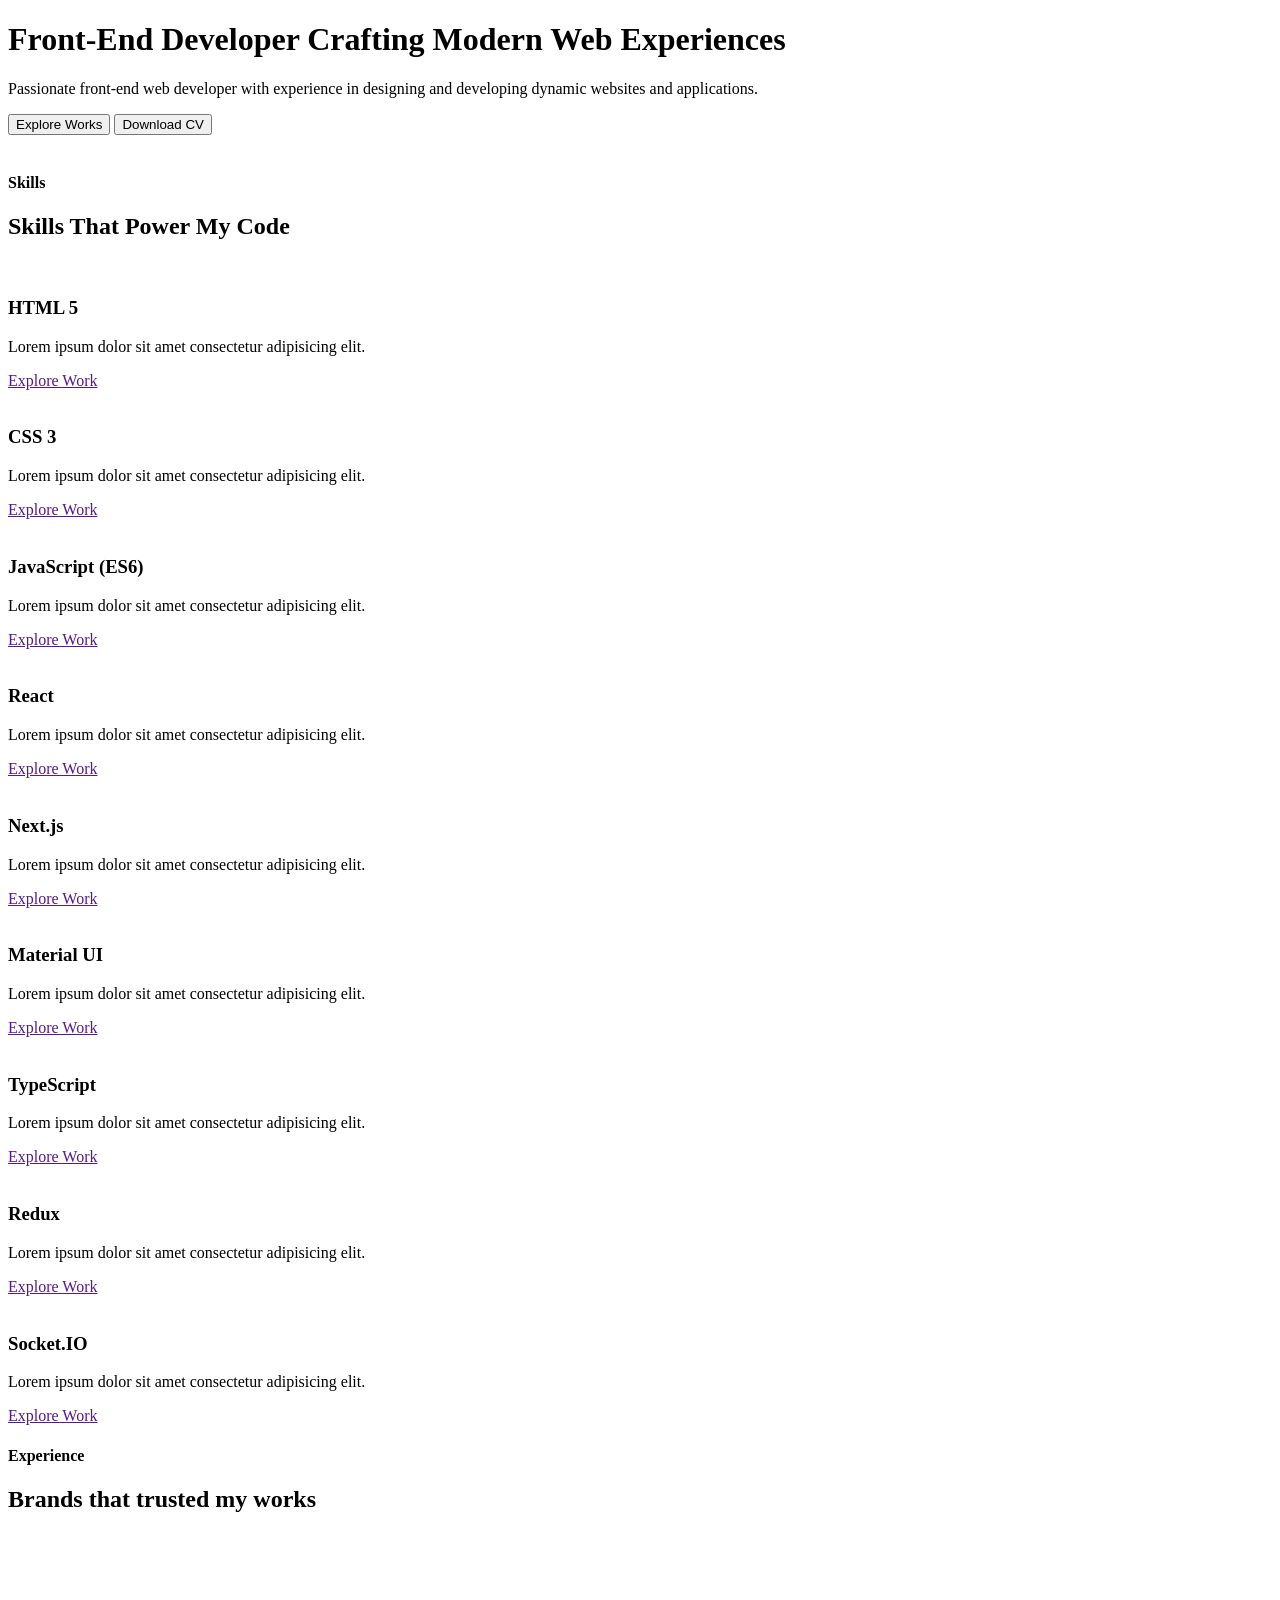
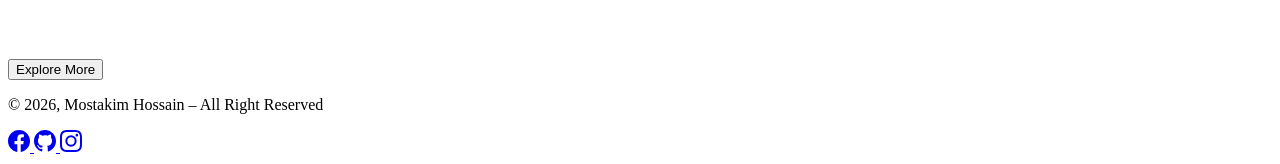
==== index.html @ bd782df1 "first commit" ====
<!DOCTYPE html>
<html lang="en">

<head>
    <meta charset="UTF-8">
    <meta name="viewport" content="width=device-width, initial-scale=1.0">
    <title>Mostakim | Home</title>
    <link rel="icon" href="https://img.icons8.com/liquid-glass/100/m.png">

    <link rel="stylesheet" href="style.css">
</head>

<body>
    <!-- hero section -->

    <div id="hero">
        <div id="hero-container" class="container">
            <div id="hero-text">
                <h1><span>Front-End Developer</span> Crafting Modern Web Experiences</h1>

                <p>Passionate front-end web developer with experience in designing and developing dynamic websites and
                    applications.</p>
                <div class="hero-btn">
                    <button class="btn">Explore Works</button>
                    <button class="btn2">Download CV</button>
                </div>
            </div>
            <div id="hero-image">
                <img src="assets/me.png" alt="">
            </div>
        </div>
    </div>

    <!-- skill section -->
    <div id="skill">
        <div id="skill container" class="container">
            <div class="heading">
                <h4>Skills</h4>
                <h2>Skills That Power My Code</h2>
            </div>
            <div class="card-box">
                <div class="card">
                    <img src="assets/html.png" alt="">
                    <h3>HTML 5</h3>
                    <p>Lorem ipsum dolor sit amet consectetur adipisicing elit.</p>
                    <a href="">Explore Work</a>
                </div>
                <div class="card">
                    <img src="assets/css.png" alt="">
                    <h3>CSS 3</h3>
                    <p>Lorem ipsum dolor sit amet consectetur adipisicing elit.</p>
                    <a href="">Explore Work</a>
                </div>
                <div class="card">
                    <img src="assets/js.png" alt="">
                    <h3>JavaScript (ES6)</h3>
                    <p>Lorem ipsum dolor sit amet consectetur adipisicing elit.</p>
                    <a href="">Explore Work</a>
                </div>

            </div>
            <div class="card-box">
                <div class="card">
                    <img src="assets/react.png" alt="">
                    <h3>React</h3>
                    <p>Lorem ipsum dolor sit amet consectetur adipisicing elit.</p>
                    <a href="">Explore Work</a>
                </div>
                <div class="card">
                    <img src="assets/next.png" alt="">
                    <h3>Next.js</h3>
                    <p>Lorem ipsum dolor sit amet consectetur adipisicing elit.</p>
                    <a href="">Explore Work</a>
                </div>
                <div class="card">
                    <img src="assets/mui.png" alt="">
                    <h3>Material UI</h3>
                    <p>Lorem ipsum dolor sit amet consectetur adipisicing elit.</p>
                    <a href="">Explore Work</a>
                </div>

            </div>
            <div class="card-box">
                <div class="card">
                    <img src="assets/typescript.png" alt="">
                    <h3>TypeScript</h3>
                    <p>Lorem ipsum dolor sit amet consectetur adipisicing elit.</p>
                    <a href="">Explore Work</a>
                </div>
                <div class="card">
                    <img src="assets/redux.png" alt="">
                    <h3>Redux</h3>
                    <p>Lorem ipsum dolor sit amet consectetur adipisicing elit.</p>
                    <a href="">Explore Work</a>
                </div>
                <div class="card">
                    <img src="assets/socket.png" alt="">
                    <h3>Socket.IO</h3>
                    <p>Lorem ipsum dolor sit amet consectetur adipisicing elit.</p>
                    <a href="">Explore Work</a>
                </div>

            </div>
        </div>
    </div>

    <!-- experience section -->
    <div id="exp">
        <div id="exp-container" class="container">
            <div class="heading">
                <h4>Experience</h4>
                <h2>Brands that trusted my works</h2>
            </div>
            <div class="comp-cards">
                <div class="brands">
                    <img src="assets/brands-1.png" alt="">
                </div>
                <div class="brands">
                    <img src="assets/brands-2.png" alt="">
                </div>
                <div class="brands">
                    <img src="assets/brands-3.png" alt="">
                </div>
                <div class="brands">
                    <img src="assets/brands-4.png" alt="">
                </div>
                <div class="brands">
                    <img src="assets/brands-5.png" alt="">
                </div>
                <div class="brands">
                    <img src="assets/brands-6.png" alt="">
                </div>
                <div class="brands">
                    <img src="assets/brands-7.png" alt="">
                </div>
            </div>
            <div class="btn-container">
                <button class="btn">Explore More</button>
            </div>
        </div>
    </div>

    <!-- footer section -->
    <footer>
        <p>© 2026, Mostakim Hossain – All Right Reserved</p>
        <div class="social-icons">
            <a href="https://www.facebook.com/hira1093" target="_blank" aria-label="Facebook">
                <svg width="22" height="22" viewBox="0 0 24 24" fill="currentColor">
                    <path
                        d="M24 12.073C24 5.404 18.627 0 12 0S0 5.404 0 12.073C0 18.1 4.388 23.094 10.125 24v-8.437H7.078v-3.49h3.047v-2.66c0-3.025 1.792-4.697 4.532-4.697 1.313 0 2.686.235 2.686.235v2.97h-1.513c-1.491 0-1.956.93-1.956 1.883v2.269h3.328l-.532 3.49h-2.796V24C19.612 23.094 24 18.1 24 12.073z" />
                </svg>
            </a>
            <a href="https://github.com/mostakimhossain3581" target="_blank" aria-label="GitHub">
                <svg width="22" height="22" viewBox="0 0 24 24" fill="currentColor">
                    <path
                        d="M12 0C5.374 0 0 5.373 0 12c0 5.302 3.438 9.8 8.207 11.387.599.111.793-.261.793-.577v-2.234c-3.338.726-4.033-1.416-4.033-1.416-.546-1.387-1.333-1.756-1.333-1.756-1.089-.745.083-.729.083-.729 1.205.084 1.839 1.237 1.839 1.237 1.07 1.834 2.807 1.304 3.492.997.107-.775.418-1.305.762-1.604-2.665-.305-5.467-1.334-5.467-5.931 0-1.311.469-2.381 1.236-3.221-.124-.303-.535-1.524.117-3.176 0 0 1.008-.322 3.301 1.23A11.509 11.509 0 0 1 12 5.803c1.02.005 2.047.138 3.006.404 2.291-1.552 3.297-1.23 3.297-1.23.653 1.653.242 2.874.118 3.176.77.84 1.235 1.911 1.235 3.221 0 4.609-2.807 5.624-5.479 5.921.43.372.823 1.102.823 2.222v3.293c0 .319.192.694.801.576C20.566 21.797 24 17.3 24 12c0-6.627-5.373-12-12-12z" />
                </svg>
            </a>
            <a href="https://www.instagram.com/_hiiiiiiira_/" target="_blank" aria-label="Instagram">
                <svg width="22" height="22" viewBox="0 0 24 24" fill="currentColor">
                    <path
                        d="M12 2.163c3.204 0 3.584.012 4.85.07 3.252.148 4.771 1.691 4.919 4.919.058 1.265.069 1.645.069 4.849 0 3.205-.012 3.584-.069 4.849-.149 3.225-1.664 4.771-4.919 4.919-1.266.058-1.644.07-4.85.07-3.204 0-3.584-.012-4.849-.07-3.26-.149-4.771-1.699-4.919-4.92-.058-1.265-.07-1.644-.07-4.849 0-3.204.013-3.583.07-4.849.149-3.227 1.664-4.771 4.919-4.919 1.266-.057 1.645-.069 4.849-.069zM12 0C8.741 0 8.333.014 7.053.072 2.695.272.273 2.69.073 7.052.014 8.333 0 8.741 0 12c0 3.259.014 3.668.072 4.948.2 4.358 2.618 6.78 6.98 6.98C8.333 23.986 8.741 24 12 24c3.259 0 3.668-.014 4.948-.072 4.354-.2 6.782-2.618 6.979-6.98.059-1.28.073-1.689.073-4.948 0-3.259-.014-3.667-.072-4.947-.196-4.354-2.617-6.78-6.979-6.98C15.668.014 15.259 0 12 0zm0 5.838a6.162 6.162 0 1 0 0 12.324 6.162 6.162 0 0 0 0-12.324zM12 16a4 4 0 1 1 0-8 4 4 0 0 1 0 8zm6.406-11.845a1.44 1.44 0 1 0 0 2.881 1.44 1.44 0 0 0 0-2.881z" />
                </svg>
            </a>
        </div>
    </footer>

</body>

</html>
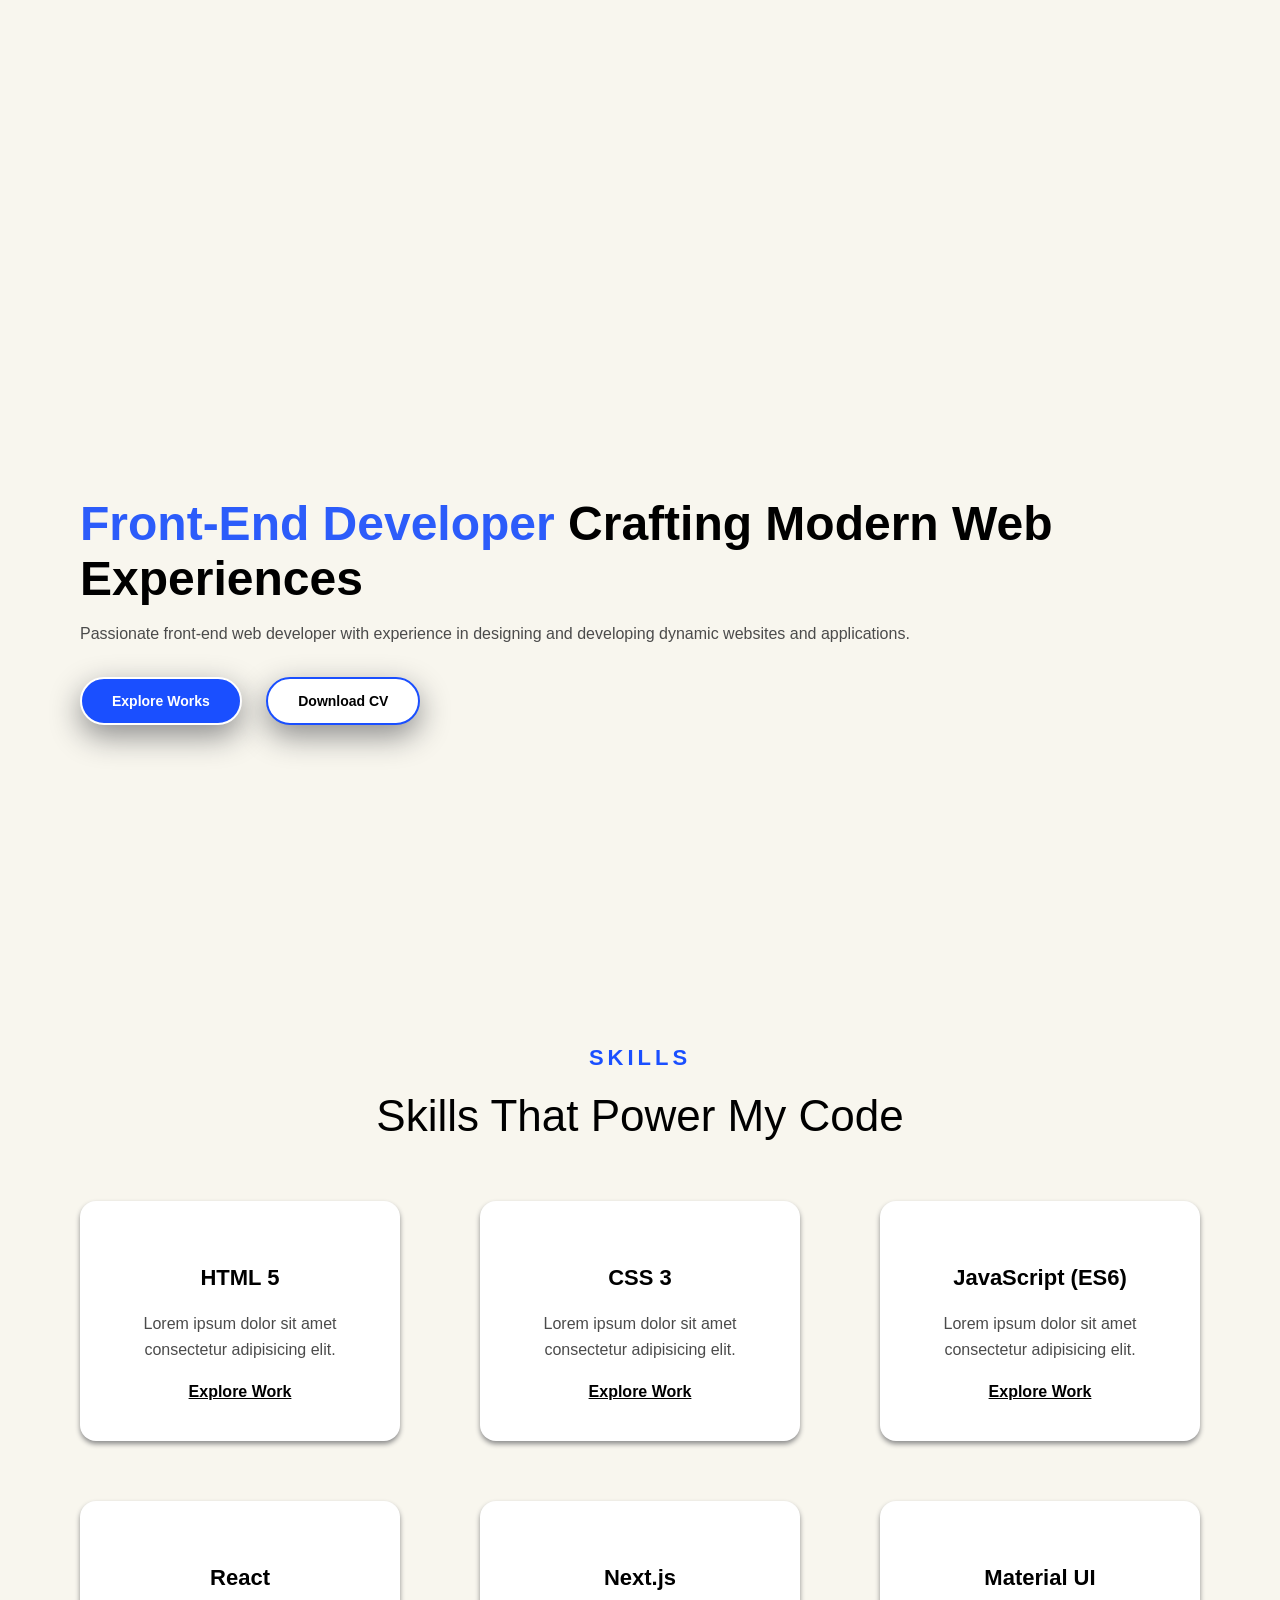
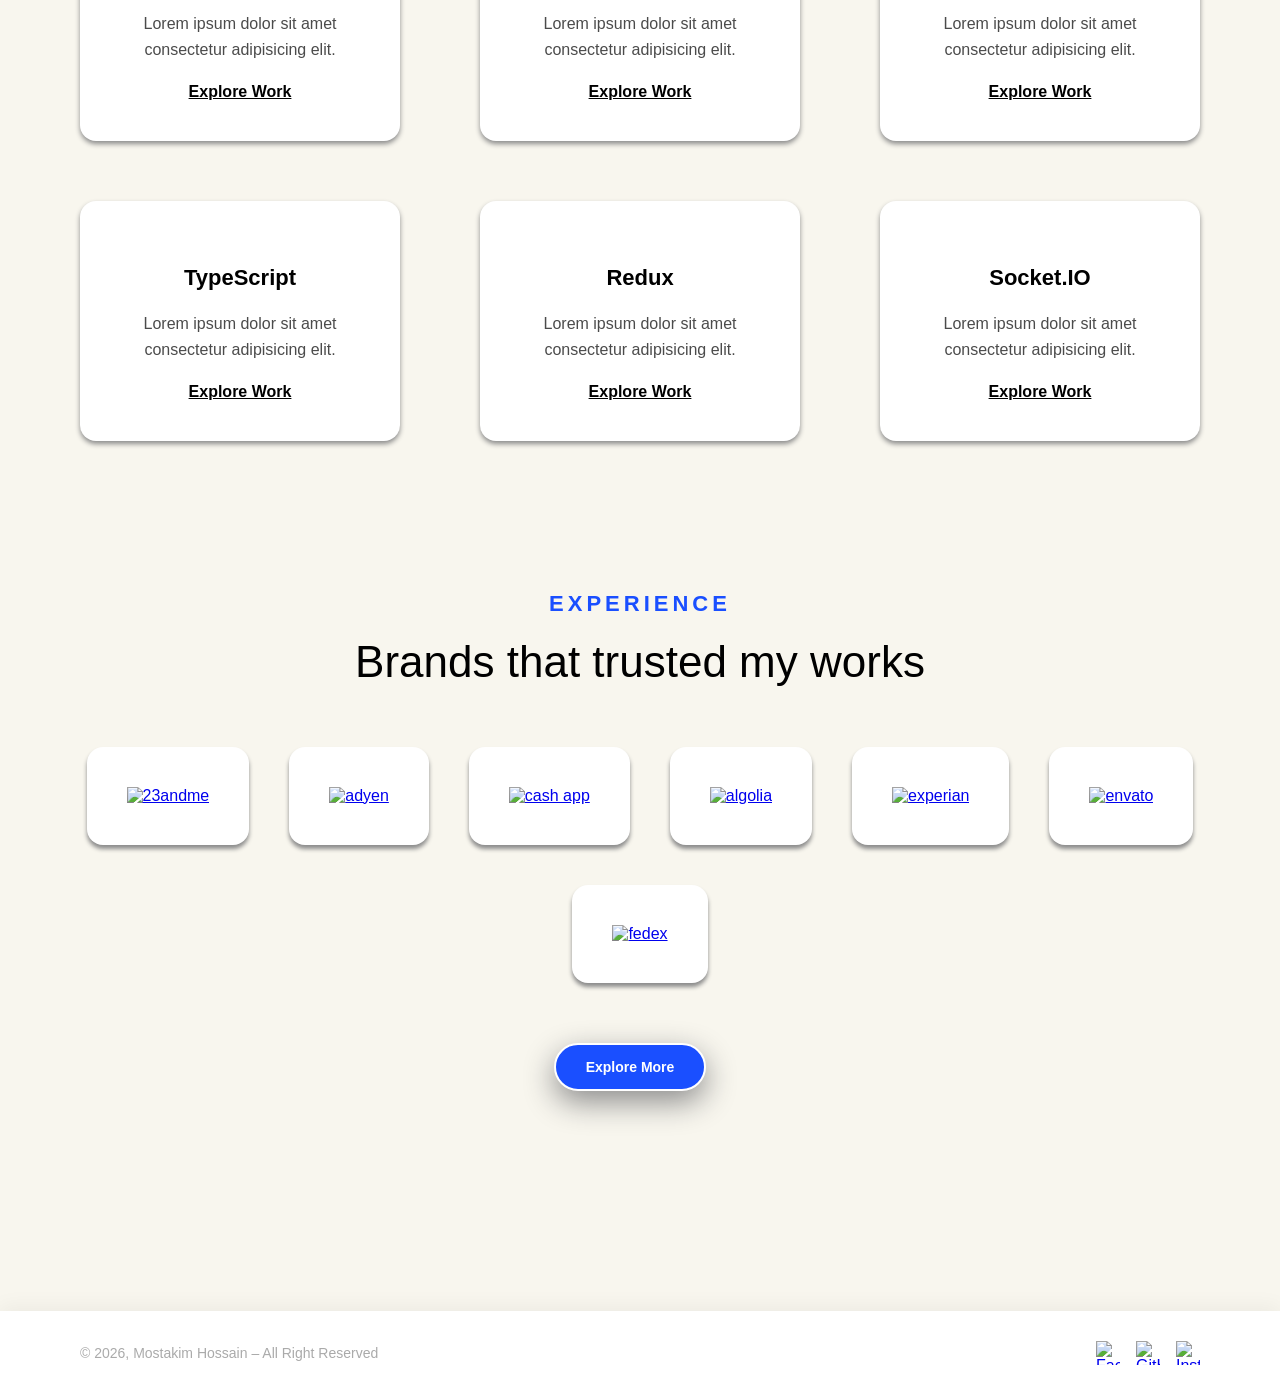
==== commit 7a7d15bd: "first commit" ====
--- a/index.html
+++ b/index.html
@@ -5,7 +5,7 @@
     <meta charset="UTF-8">
     <meta name="viewport" content="width=device-width, initial-scale=1.0">
     <title>Mostakim | Home</title>
-    <link rel="icon" href="https://img.icons8.com/liquid-glass/100/m.png">
+    <link rel="icon" href="assets/websie icon M.png">
 
     <link rel="stylesheet" href="style.css">
 </head>
@@ -112,27 +112,57 @@
                 <h2>Brands that trusted my works</h2>
             </div>
             <div class="comp-cards">
-                <div class="brands">
-                    <img src="assets/brands-1.png" alt="">
-                </div>
-                <div class="brands">
-                    <img src="assets/brands-2.png" alt="">
-                </div>
-                <div class="brands">
-                    <img src="assets/brands-3.png" alt="">
-                </div>
-                <div class="brands">
-                    <img src="assets/brands-4.png" alt="">
-                </div>
-                <div class="brands">
-                    <img src="assets/brands-5.png" alt="">
-                </div>
-                <div class="brands">
-                    <img src="assets/brands-6.png" alt="">
-                </div>
-                <div class="brands">
-                    <img src="assets/brands-7.png" alt="">
-                </div>
+                <a href="https://www.23andme.com/?srsltid=AfmBOoq5OPsmshM1Zv9H9POGUrscAlkQRJqautSvY4ipvyZm44RT63Hj"
+                    target="_blank">
+                    <div class="brands">
+
+                        <img src="assets/brands-1.png" alt="23andme">
+
+                    </div>
+                </a>
+                <a href="https://www.adyen.com/" target="_blank">
+                    <div class="brands">
+
+                        <img src="assets/brands-2.png" alt="adyen">
+
+                    </div>
+                </a>
+                <a href="https://play.google.com/store/apps/details?id=com.squareup.cash&hl=en" target="_blank">
+                    <div class="brands">
+
+                        <img src="assets/brands-3.png" alt="cash app">
+
+                    </div>
+                </a>
+                <a href="https://www.algolia.com/" target="_blank">
+                    <div class="brands">
+
+                        <img src="assets/brands-4.png" alt="algolia">
+
+                    </div>
+                </a>
+                <a href="https://www.experian.com/" target="_blank">
+                    <div class="brands">
+
+                        <img src="assets/brands-5.png" alt="experian">
+
+                    </div>
+                </a>
+                <a href="https://elements.envato.com/?srsltid=AfmBOopQHeaHXt1V6J1I0JmTtSNlZuUNoBLjtfrAPduVcAK2z_wOfQS1"
+                    target="_blank">
+                    <div class="brands">
+
+                        <img src="assets/brands-6.png" alt="envato">
+
+                    </div>
+                </a>
+                <a href="https://www.fedex.com/" target="_blank">
+                    <div class="brands">
+
+                        <img src="assets/brands-7.png" alt="fedex">
+
+                    </div>
+                </a>
             </div>
             <div class="btn-container">
                 <button class="btn">Explore More</button>
@@ -142,26 +172,19 @@
 
     <!-- footer section -->
     <footer>
-        <p>© 2026, Mostakim Hossain – All Right Reserved</p>
-        <div class="social-icons">
-            <a href="https://www.facebook.com/hira1093" target="_blank" aria-label="Facebook">
-                <svg width="22" height="22" viewBox="0 0 24 24" fill="currentColor">
-                    <path
-                        d="M24 12.073C24 5.404 18.627 0 12 0S0 5.404 0 12.073C0 18.1 4.388 23.094 10.125 24v-8.437H7.078v-3.49h3.047v-2.66c0-3.025 1.792-4.697 4.532-4.697 1.313 0 2.686.235 2.686.235v2.97h-1.513c-1.491 0-1.956.93-1.956 1.883v2.269h3.328l-.532 3.49h-2.796V24C19.612 23.094 24 18.1 24 12.073z" />
-                </svg>
-            </a>
-            <a href="https://github.com/mostakimhossain3581" target="_blank" aria-label="GitHub">
-                <svg width="22" height="22" viewBox="0 0 24 24" fill="currentColor">
-                    <path
-                        d="M12 0C5.374 0 0 5.373 0 12c0 5.302 3.438 9.8 8.207 11.387.599.111.793-.261.793-.577v-2.234c-3.338.726-4.033-1.416-4.033-1.416-.546-1.387-1.333-1.756-1.333-1.756-1.089-.745.083-.729.083-.729 1.205.084 1.839 1.237 1.839 1.237 1.07 1.834 2.807 1.304 3.492.997.107-.775.418-1.305.762-1.604-2.665-.305-5.467-1.334-5.467-5.931 0-1.311.469-2.381 1.236-3.221-.124-.303-.535-1.524.117-3.176 0 0 1.008-.322 3.301 1.23A11.509 11.509 0 0 1 12 5.803c1.02.005 2.047.138 3.006.404 2.291-1.552 3.297-1.23 3.297-1.23.653 1.653.242 2.874.118 3.176.77.84 1.235 1.911 1.235 3.221 0 4.609-2.807 5.624-5.479 5.921.43.372.823 1.102.823 2.222v3.293c0 .319.192.694.801.576C20.566 21.797 24 17.3 24 12c0-6.627-5.373-12-12-12z" />
-                </svg>
-            </a>
-            <a href="https://www.instagram.com/_hiiiiiiira_/" target="_blank" aria-label="Instagram">
-                <svg width="22" height="22" viewBox="0 0 24 24" fill="currentColor">
-                    <path
-                        d="M12 2.163c3.204 0 3.584.012 4.85.07 3.252.148 4.771 1.691 4.919 4.919.058 1.265.069 1.645.069 4.849 0 3.205-.012 3.584-.069 4.849-.149 3.225-1.664 4.771-4.919 4.919-1.266.058-1.644.07-4.85.07-3.204 0-3.584-.012-4.849-.07-3.26-.149-4.771-1.699-4.919-4.92-.058-1.265-.07-1.644-.07-4.849 0-3.204.013-3.583.07-4.849.149-3.227 1.664-4.771 4.919-4.919 1.266-.057 1.645-.069 4.849-.069zM12 0C8.741 0 8.333.014 7.053.072 2.695.272.273 2.69.073 7.052.014 8.333 0 8.741 0 12c0 3.259.014 3.668.072 4.948.2 4.358 2.618 6.78 6.98 6.98C8.333 23.986 8.741 24 12 24c3.259 0 3.668-.014 4.948-.072 4.354-.2 6.782-2.618 6.979-6.98.059-1.28.073-1.689.073-4.948 0-3.259-.014-3.667-.072-4.947-.196-4.354-2.617-6.78-6.979-6.98C15.668.014 15.259 0 12 0zm0 5.838a6.162 6.162 0 1 0 0 12.324 6.162 6.162 0 0 0 0-12.324zM12 16a4 4 0 1 1 0-8 4 4 0 0 1 0 8zm6.406-11.845a1.44 1.44 0 1 0 0 2.881 1.44 1.44 0 0 0 0-2.881z" />
-                </svg>
-            </a>
+        <div id="footer-container" class="container">
+            <p>© 2026, Mostakim Hossain – All Right Reserved</p>
+            <div class="social-icons">
+                <a href="https://www.facebook.com/hira1093" target="_blank">
+                    <img src="assets/icon-fb.png" alt="Facebook">
+                </a>
+                <a href="https://github.com/mostakimhossain3581" target="_blank">
+                    <img src="assets/icon-github.png" alt="GitHub">
+                </a>
+                <a href="https://www.instagram.com/_hiiiiiiira_/" target="_blank">
+                    <img src="assets/icon-instagram.png" alt="Instagram">
+                </a>
+            </div>
         </div>
     </footer>
 
--- a/style.css
+++ b/style.css
@@ -0,0 +1,373 @@
+* {
+    margin: 0;
+    padding: 0;
+    font-family: plus-jakarta, sans-serif;
+    box-sizing: border-box;
+}
+body{
+    background-color: #f8f6ee;
+}
+
+/* common class */
+.btn{
+    background-color: #1a4fff;
+    color: #fff;
+    padding: 14px 30px;
+    border-radius: 30px;
+    font-size: 14px;
+    font-weight: bold;
+    box-shadow: 0px 11px 31px 0px #8C8C8C;
+    cursor: pointer;
+    margin-right: 20px;
+    margin-bottom: 10px;
+    border: 2px solid white;
+    transition: all 1s;
+}
+
+.btn:hover{
+    background-color: white;
+    color: black;
+    border-color: white;
+}
+
+.btn2{
+    background-color: white;
+    padding: 14px 30px;
+    border-radius: 30px;
+    font-size: 14px;
+    font-weight: bold;
+    color: black;
+    box-shadow: 0px 11px 31px 0px #8C8C8C;
+    cursor: pointer;
+    border: 2px solid #1a4fff;
+    transition: all 1s ;
+}
+.btn2:hover{
+    background-color: #1a4fff;
+    color: white;
+    border-color: #1a4fff;
+}
+
+.container{
+    width: 87.5%;
+    margin: 0 auto;
+}
+
+.heading{
+    margin-bottom: 60px;
+    text-align: center;
+
+}
+
+.heading h4{
+    font-size: 22px;
+    text-transform: uppercase;
+    letter-spacing: 4px;
+    color: #1a4fff;
+    font-weight: bold;
+    margin-bottom: 20px;
+
+}
+.heading h2{
+    font-size: 44px;
+    font-weight: 500;
+}
+
+.card-box{
+    display: flex;
+  text-align: center;
+    justify-content: space-between;
+    gap: 30px;
+    margin-bottom: 60px;
+}
+.card{
+    background-color: #fff;
+    padding: 40px;
+    border-radius: 16px;
+    box-shadow:  0px 3px 5px #8C8C8C;
+    width: 320px;
+    transition: transform 0.3s ease, opacity 0.3s ease;
+    
+}
+.card:hover {
+    transform: scale(1.1);
+    opacity: 0.9;
+    background-color: #dedede;
+}
+.card *{
+    margin-bottom: 20px;
+}
+.card h3{
+    font-size: 22px;
+    font-weight: bold;
+}
+.card p{
+    font-size: 16px;
+    color: #4B4B4B;
+    font-weight: 500;
+    line-height: 26px;
+}
+.card a{
+    color: black;
+    font-weight: bold;
+
+}
+.brands{
+    padding: 40px;
+    background-color: white;
+    box-shadow: 0px 4px 4px #8C8C8C;
+    border-radius: 16px;
+    cursor: pointer;
+    transition: transform 0.3s ease, opacity 0.3s ease;
+}
+.brands:hover {
+    transform: scale(1.05);
+    background-color: #f6f6f6;
+}
+
+#hero{
+
+    margin-bottom: 150px;
+    padding-top: 20px;
+
+    background-image: url(./assets/Hero-bg.png);
+    background-size: 500px;
+}
+
+#hero-container{
+    display: flex;
+    align-items: flex-end;
+    justify-content: space-between;
+    gap: 40px;
+    width: 87.5%;
+    margin: 0 auto;
+    padding-right: 20px;
+    height: 97.2vh;
+
+
+}
+
+#hero-text{
+    padding-bottom: 160px;
+}
+
+#hero-text h1{
+    font-size: 48px;
+    padding-bottom: 15px;
+
+}
+
+#hero-text h1 span{
+    color: #2c5cfa;
+
+}
+#hero-text p{
+    font-size: 16px;
+    color: #4B4B4B;
+    font-weight: 500;
+    line-height: 26px;
+    margin-bottom: 30px;
+}
+
+#hero-image img{
+    width: 500px;
+    vertical-align: middle;
+}
+
+#skill, #exp{
+    margin-bottom: 150px;
+}
+.comp-cards{
+    display: flex;
+
+    justify-content: center;
+    gap: 40px;
+    flex-wrap: wrap;
+    
+}
+
+.btn-container{
+    text-align: center;
+    padding: 60px 0;
+}
+footer {
+    background: #ffffff;
+    padding: 30px 0;
+    box-shadow: 0px -4px 20px rgba(0, 0, 0, 0.05);
+}
+
+#footer-container {
+    display: flex;
+    align-items: center;
+    justify-content: space-between;
+}
+
+footer p {
+    color: #aaaaaa;
+    font-size: 14px;
+    margin: 0;
+}
+
+.social-icons {
+    display: flex;
+    gap: 16px;
+    align-items: center;
+}
+
+.social-icons a {
+    display: inline-flex;
+    align-items: center;
+    justify-content: center;
+    transition: transform 0.3s ease;
+}
+
+.social-icons a:hover {
+    transform: scale(1.2);
+}
+
+.social-icons img {
+    width: 24px;
+    height: 24px;
+}
+
+/* responsive section */
+
+html, body {
+    overflow-x: hidden;
+}
+
+/* laptops or Medium Screens */
+@media (max-width: 1024px) {
+    .container {
+        width: 90%;
+    }
+
+    #hero {
+        margin-bottom: 80px;
+        background-size: 400px;
+        background-position: center 20px;
+    }
+
+    #hero-container {
+        height: auto;
+        padding-top: 60px;
+        padding-bottom: 40px;
+        flex-direction: column;
+        align-items: center;
+        justify-content: center;
+        text-align: center;
+        gap: 40px;
+    }
+
+    #hero-text {
+        padding-bottom: 0;
+        width: 100%;
+    }
+
+    .hero-btn {
+        display: flex;
+        justify-content: center;
+        flex-wrap: wrap;
+        gap: 12px;
+    }
+
+    .hero-btn .btn, 
+    .hero-btn .btn2 {
+        margin-right: 0;
+        margin-bottom: 0;
+    }
+
+    #hero-image {
+        display: flex;
+        justify-content: center;
+        width: 100%;
+    }
+
+    #hero-image img {
+        width: 100%;
+        max-width: 420px;
+        height: auto;
+    }
+
+    #skill, #exp {
+        margin-bottom: 80px;
+    }
+
+    .heading {
+        margin-bottom: 40px;
+    }
+
+    .heading h2 {
+        font-size: 36px;
+    }
+
+    .card-box {
+        flex-wrap: wrap;
+        justify-content: center;
+        gap: 20px;
+        margin-bottom: 40px;
+    }
+
+    .card {
+        width: calc(50% - 10px);
+        min-width: 280px;
+        max-width: 360px;
+        padding: 30px 20px;
+    }
+}
+
+/* big mobile devices */
+@media (max-width: 768px) {
+    #hero {
+        background-size: 300px;
+    }
+
+    #hero-text h1 {
+        font-size: 34px;
+        line-height: 1.2;
+    }
+
+    .heading h4 {
+        font-size: 18px;
+        margin-bottom: 10px;
+    }
+
+    .heading h2 {
+        font-size: 26px;
+    }
+
+    .card {
+        width: 100%;
+        max-width: 360px;
+        margin-bottom: 10px;
+    }
+    
+    .card-box {
+        margin-bottom: 20px;
+    }
+
+    .comp-cards {
+        gap: 16px;
+    }
+
+    .brands {
+        padding: 20px 30px;
+    }
+}
+
+/* Mobiles devices */
+@media (max-width: 600px) {
+    footer {
+        flex-direction: column;
+        gap: 15px;
+        text-align: center;
+        padding: 30px 20px;
+    }
+    .card:hover {
+            transform: scale(1.04);
+    }
+    .card {
+        margin: 6px 40px;
+    }
+
+}
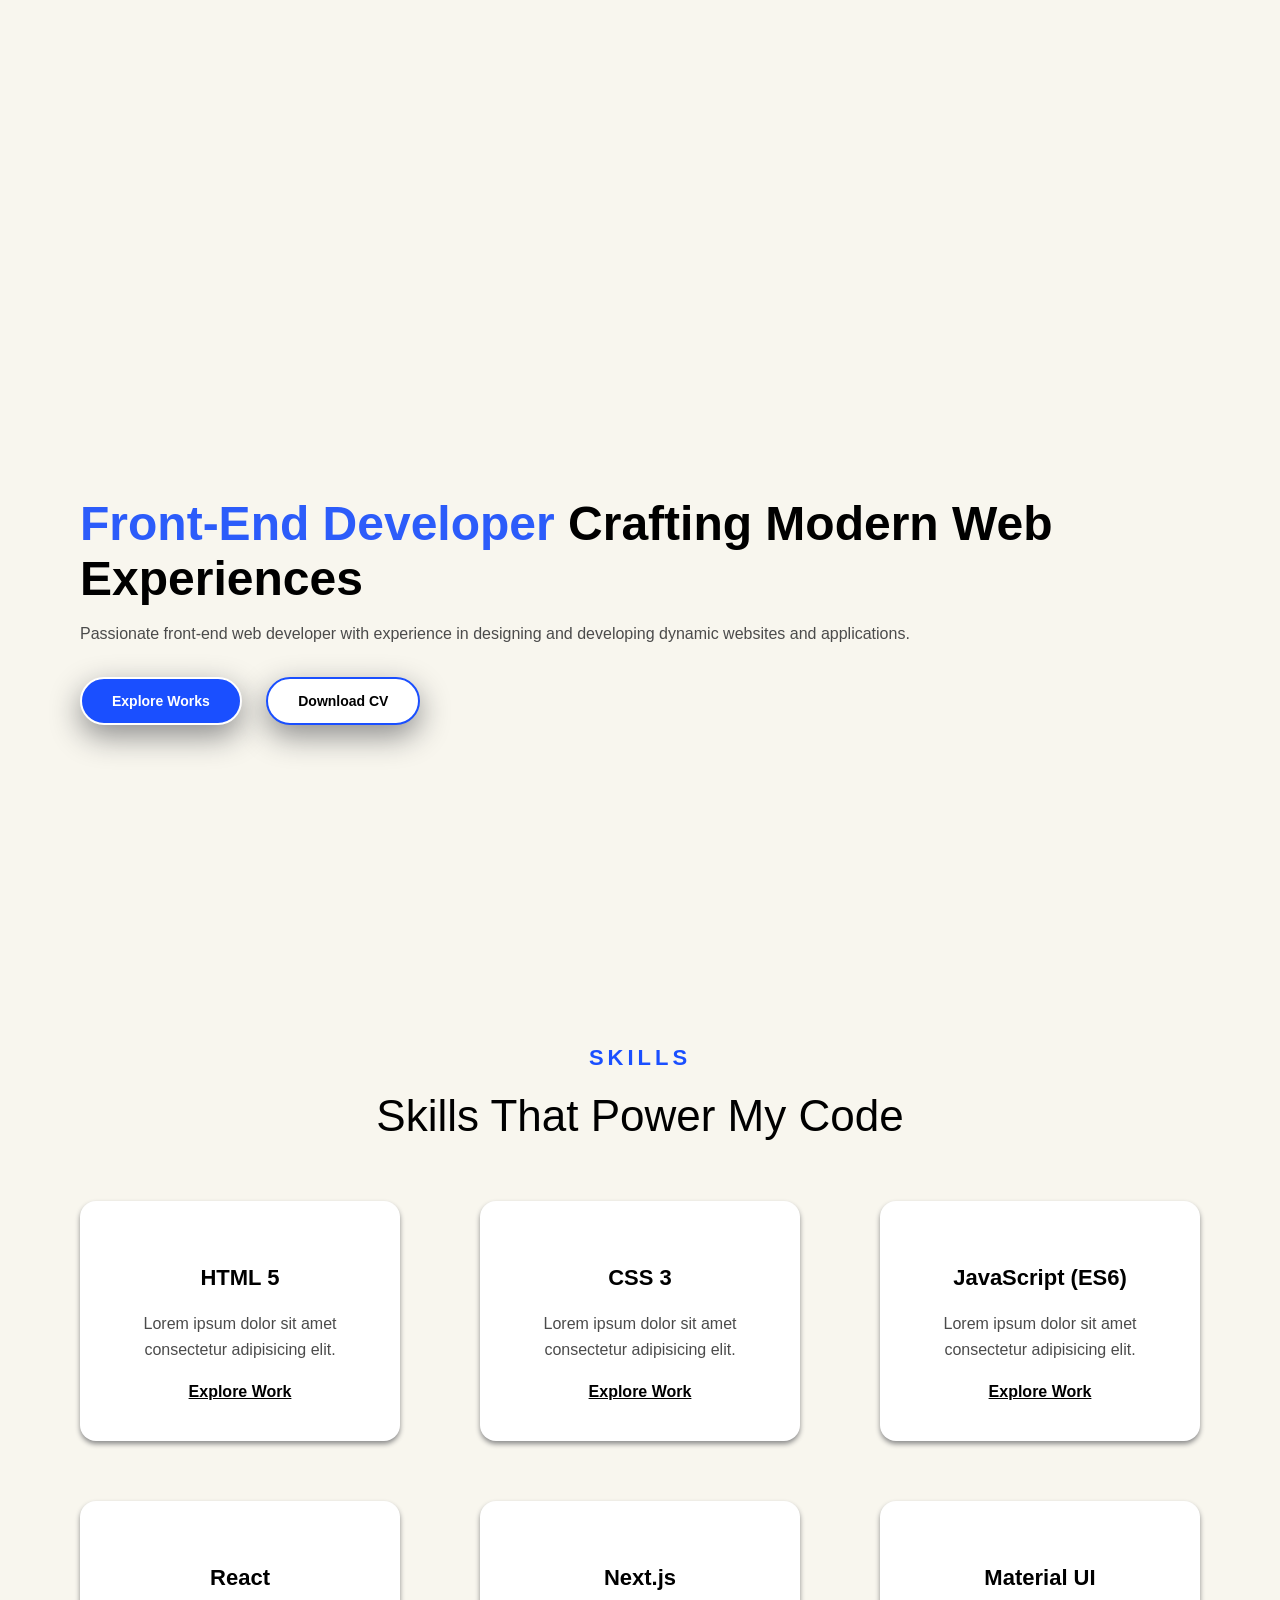
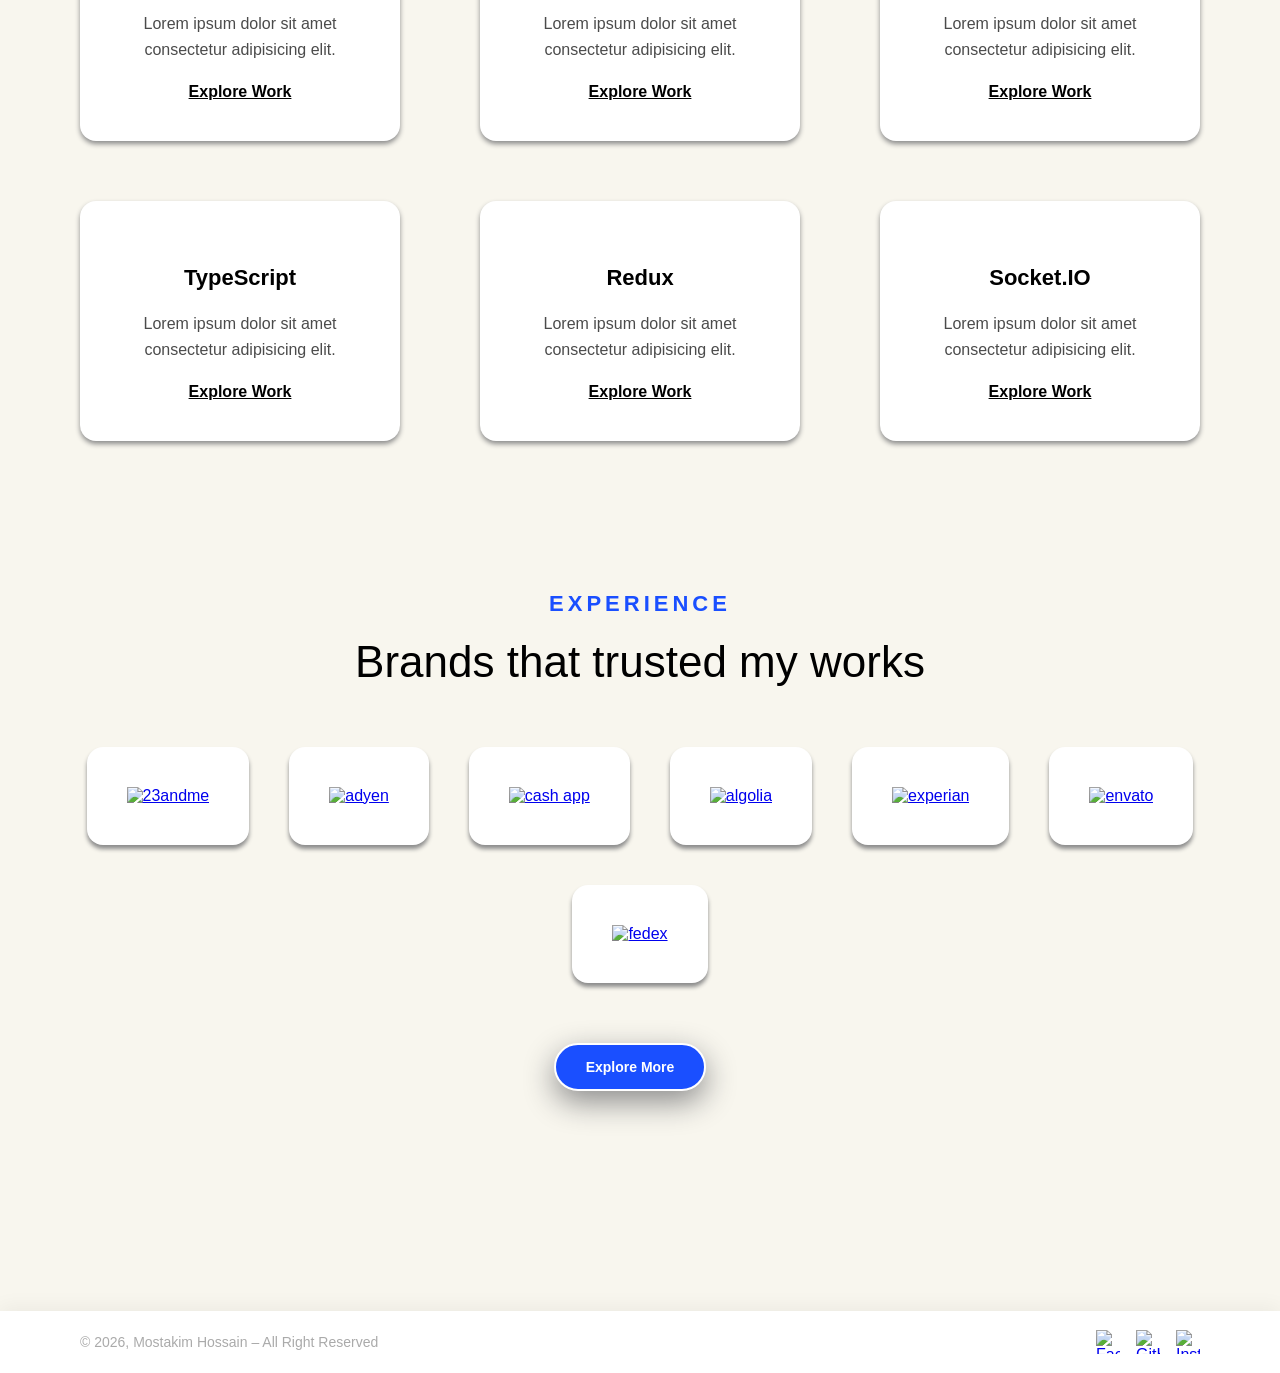
==== commit c7ee35c4: "first commit" ====
--- a/index.html
+++ b/index.html
@@ -175,13 +175,13 @@
         <div id="footer-container" class="container">
             <p>© 2026, Mostakim Hossain – All Right Reserved</p>
             <div class="social-icons">
-                <a href="https://www.facebook.com/hira1093" target="_blank">
+                <a class="fb" href="https://www.facebook.com/hira1093" target="_blank">
                     <img src="assets/icon-fb.png" alt="Facebook">
                 </a>
-                <a href="https://github.com/mostakimhossain3581" target="_blank">
+                <a class="gh" href="https://github.com/mostakimhossain3581" target="_blank">
                     <img src="assets/icon-github.png" alt="GitHub">
                 </a>
-                <a href="https://www.instagram.com/_hiiiiiiira_/" target="_blank">
+                <a class="ig" href="https://www.instagram.com/_hiiiiiiira_/" target="_blank">
                     <img src="assets/icon-instagram.png" alt="Instagram">
                 </a>
             </div>
--- a/style.css
+++ b/style.css
@@ -125,6 +125,9 @@
     background-color: #f6f6f6;
 }
 
+/* common class end */
+
+
 #hero{
 
     margin-bottom: 150px;
@@ -192,7 +195,7 @@
 }
 footer {
     background: #ffffff;
-    padding: 30px 0;
+    padding: 19px 0;
     box-shadow: 0px -4px 20px rgba(0, 0, 0, 0.05);
 }
 
@@ -222,7 +225,8 @@
 }
 
 .social-icons a:hover {
-    transform: scale(1.2);
+    transform: scale(1.1);
+    opacity: 0.7;
 }
 
 .social-icons img {
@@ -251,7 +255,7 @@
     #hero-container {
         height: auto;
         padding-top: 60px;
-        padding-bottom: 40px;
+        padding-bottom: 0px;
         flex-direction: column;
         align-items: center;
         justify-content: center;
@@ -305,7 +309,7 @@
         flex-wrap: wrap;
         justify-content: center;
         gap: 20px;
-        margin-bottom: 40px;
+        margin-bottom: 20px;
     }
 
     .card {
@@ -314,6 +318,20 @@
         max-width: 360px;
         padding: 30px 20px;
     }
+    .card:hover{
+        transform:scale(1.05);
+    }
+    .comp-cards{
+        gap: 25px;
+    }
+}
+
+/* other */
+
+@media (max-width: 915px){
+    .comp-cards{
+        gap: 25px;
+    }
 }
 
 /* big mobile devices */
@@ -321,6 +339,9 @@
     #hero {
         background-size: 300px;
     }
+    #hero-container {
+        padding-bottom: 0;
+    }
 
     #hero-text h1 {
         font-size: 34px;
@@ -357,17 +378,28 @@
 
 /* Mobiles devices */
 @media (max-width: 600px) {
+    #footer-container {
+        flex-direction: column;
+        gap: 20px;
+        text-align: center;
+    }
+
+    footer p {
+        line-height: 1.6;
+    }
+
     footer {
-        flex-direction: column;
-        gap: 15px;
-        text-align: center;
-        padding: 30px 20px;
+        padding: 22px 20px;
     }
     .card:hover {
-            transform: scale(1.04);
-    }
-    .card {
-        margin: 6px 40px;
-    }
+    transform: scale(1.04);
+    }
+    .card{
+        margin: 6px 20px;
+    }
+    #hero-container {
+        padding-bottom: 0;
+    }
+
 
 }
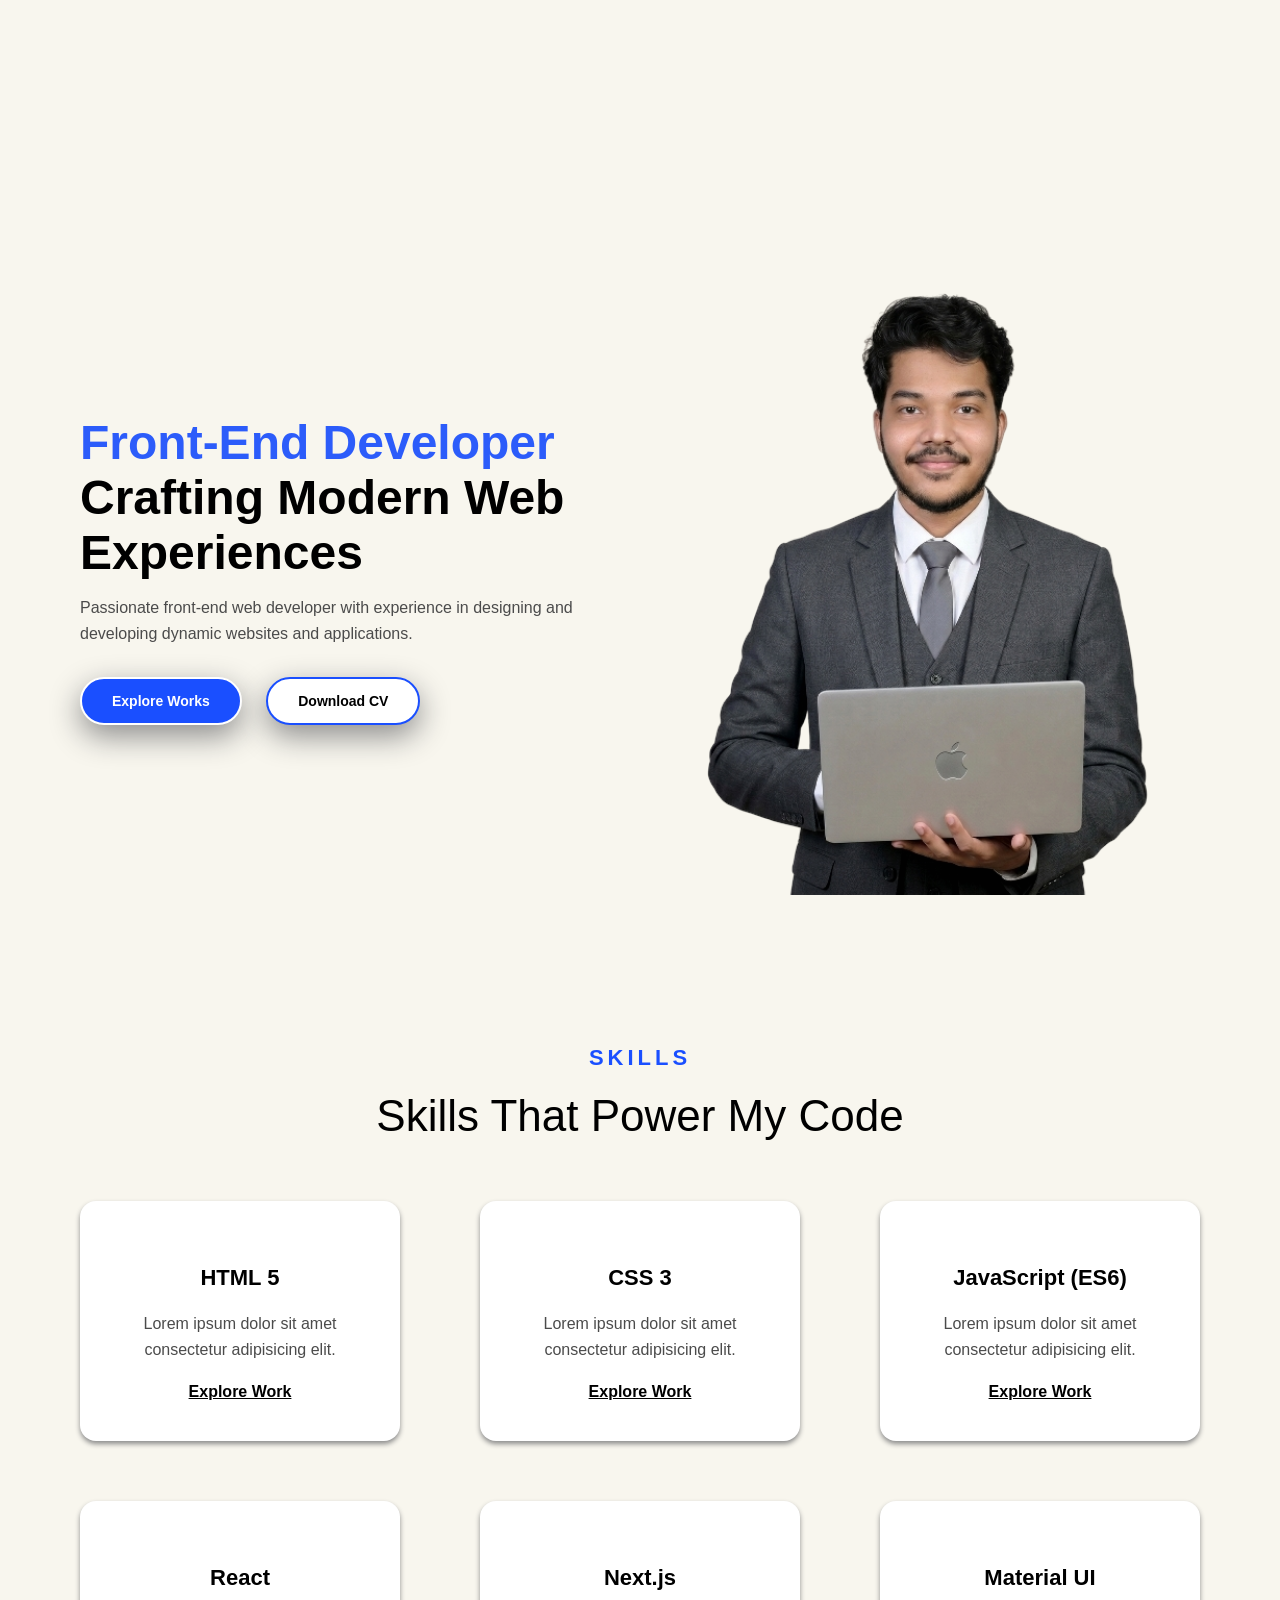
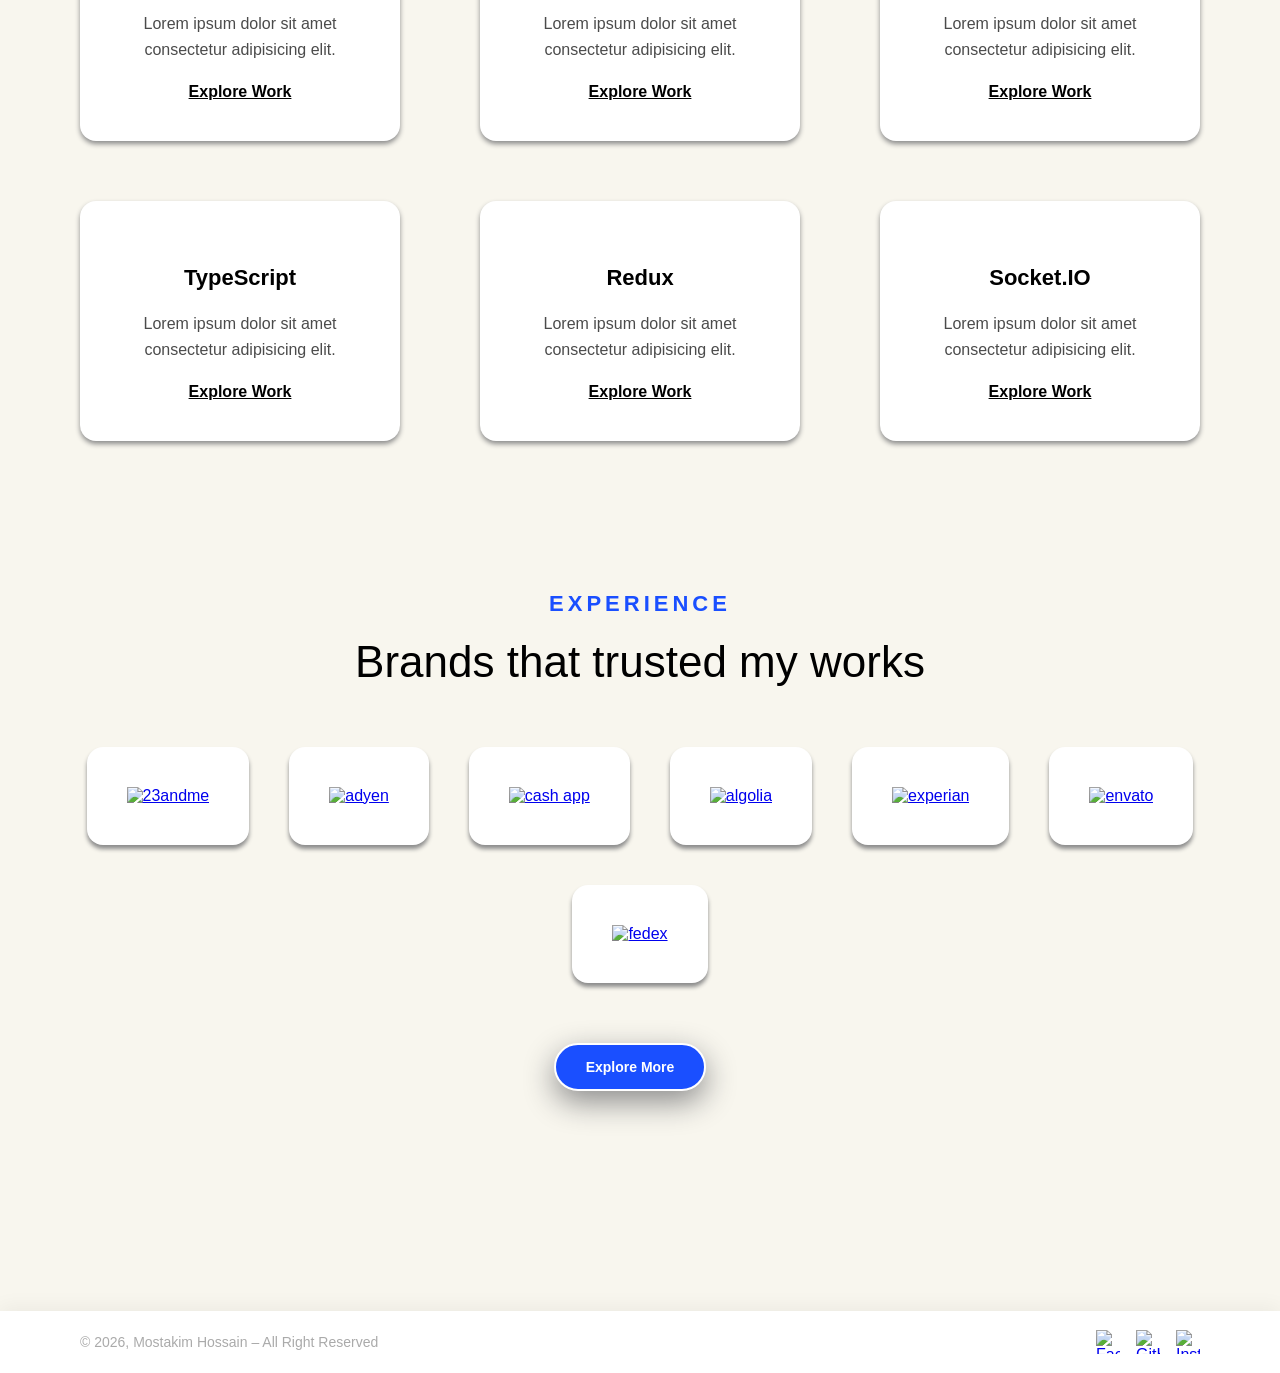
==== commit 8071e321: "first commit" ====
--- a/index.html
+++ b/index.html
@@ -26,7 +26,7 @@
                 </div>
             </div>
             <div id="hero-image">
-                <img src="assets/me.png" alt="">
+                <img src="assets/resized.png" alt="">
             </div>
         </div>
     </div>
--- a/style.css
+++ b/style.css
@@ -92,7 +92,7 @@
 .card:hover {
     transform: scale(1.1);
     opacity: 0.9;
-    background-color: #dedede;
+    background-color: #f1f1f1;
 }
 .card *{
     margin-bottom: 20px;
